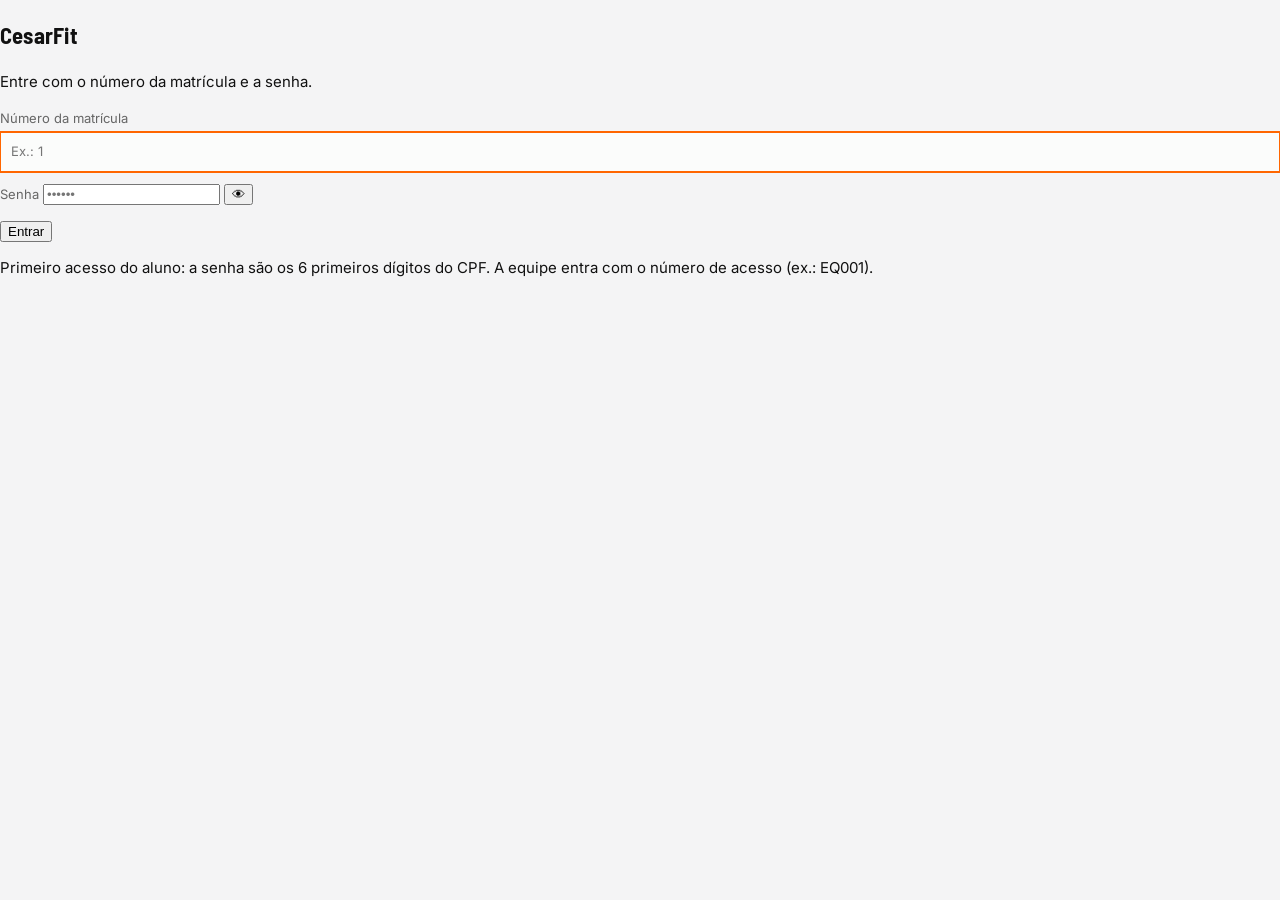
==== cesarfit/src/main/resources/static/index.html @ 4082145d "Amplia regras de negocio, eventos de dominio e documentacao - Regras ampliadas nas 16 funcionalidade" ====
<!DOCTYPE html>
<html lang="pt-BR">
<head>
<meta charset="UTF-8">
<meta name="viewport" content="width=device-width, initial-scale=1">
<title>CesarFit</title>
<link rel="icon" href="data:image/svg+xml,<svg xmlns='http://www.w3.org/2000/svg' viewBox='0 0 100 100'><text y='.9em' font-size='90'>🏋️</text></svg>">
<link rel="preconnect" href="https://fonts.googleapis.com">
<link rel="preconnect" href="https://fonts.gstatic.com" crossorigin>
<link href="https://fonts.googleapis.com/css2?family=Barlow+Semi+Condensed:wght@500;600;700&family=Inter:wght@400;500;600&display=swap" rel="stylesheet">
<link rel="stylesheet" href="estilo.css?v=6">
<link rel="stylesheet" href="acesso.css?v=6">
</head>
<body>

<!-- Fundo animado (liquid glass) usado no login e na area do aluno -->
<div class="fundo-vivo" aria-hidden="true">
  <span class="bolha b1"></span><span class="bolha b2"></span><span class="bolha b3"></span><span class="bolha b4"></span>
</div>

<!-- LOGIN -->
<section id="tela-login" class="tela-login oculto">
  <form id="form-login" class="vidro cartao-login" novalidate>
    <div class="marca-login">
      <span class="marca-peso"></span>
      <h1>CesarFit</h1>
    </div>
    <p class="subtitulo-login">Entre com o número da matrícula e a senha.</p>
    <label class="campo-vidro">Número da matrícula
      <input id="login-numero" name="numero" type="text" inputmode="text" autocomplete="username" required placeholder="Ex.: 1">
    </label>
    <label class="campo-vidro">Senha
      <span class="senha-com-olho">
        <input id="login-senha" name="senha" type="password" autocomplete="current-password" required placeholder="••••••">
        <button type="button" class="olho" id="btn-ver-senha" aria-label="Mostrar senha">👁</button>
      </span>
    </label>
    <p id="erro-login" class="erro-login" role="alert"></p>
    <button type="submit" class="botao-vidro primario-vidro" id="btn-entrar"><span>Entrar</span></button>
    <p class="dica-login">Primeiro acesso do aluno: a senha são os 6 primeiros dígitos do CPF. A equipe entra com o número de acesso (ex.: EQ001).</p>
  </form>
</section>

<!-- AREA DO ALUNO -->
<div id="visao-aluno" class="visao-aluno oculto">
  <header class="vidro barra-aluno">
    <div class="marca-login pequena"><span class="marca-peso"></span><h1>CesarFit</h1></div>
    <div class="saudacao"><span id="saudacao-aluno">Olá!</span>
      <button class="botao-vidro fantasma" id="btn-sair-aluno">Sair</button>
    </div>
  </header>

  <main class="grade-aluno">
    <section class="cartao-avisos" id="cartao-avisos" aria-label="Avisos"></section>
    <section class="vidro cartao-fogo" id="cartao-fogo" aria-label="Frequência"></section>
    <section class="vidro cartao-perfil" id="cartao-perfil" aria-label="Meus dados"></section>
    <section class="vidro cartao-treino" id="cartao-treino" aria-label="Treino da semana"></section>
    <section class="vidro cartao-pos" id="cartao-pos" aria-label="Pós-treino"></section>
    <section class="vidro cartao-pedidos" id="cartao-pedidos" aria-label="Minhas solicitações"></section>
    <section class="vidro cartao-financeiro" id="cartao-financeiro" aria-label="Financeiro"></section>
  </main>
</div>

<dialog id="janela-senha" class="janela-vidro">
  <form id="form-senha" class="vidro janela-senha-corpo" novalidate>
    <h2>Trocar senha</h2>
    <label class="campo-vidro">Senha atual<input type="password" name="senhaAtual" required autocomplete="current-password"></label>
    <label class="campo-vidro">Nova senha (mín. 8 caracteres, com letras e números)<input type="password" name="novaSenha" required minlength="8" autocomplete="new-password"></label>
    <label class="campo-vidro">Repita a nova senha<input type="password" name="confirmacao" required minlength="8" autocomplete="new-password"></label>
    <div class="acoes-janela">
      <button type="button" class="botao-vidro fantasma" id="btn-fechar-senha">Cancelar</button>
      <button type="submit" class="botao-vidro primario-vidro">Salvar senha</button>
    </div>
  </form>
</dialog>

<dialog id="janela-aluno" class="janela-vidro">
  <div class="vidro janela-senha-corpo" id="conteudo-janela-aluno"></div>
</dialog>

<!-- VISAO DA EQUIPE -->
<div id="visao-equipe" class="visao-equipe oculto">

<header class="barra">
  <div class="marca">
    <span class="marca-peso"></span>
    <h1>CesarFit</h1>
    <p>Recepção e sala de treino</p>
  </div>
  <nav class="abas" id="abas">
    <button class="aba ativa" data-alvo="painel">Painel</button>
    <button class="aba" data-alvo="alunos">Alunos e matrículas</button>
    <button class="aba" data-alvo="treinos">Treinos</button>
    <button class="aba" data-alvo="exercicios">Exercícios</button>
    <button class="aba" data-alvo="solicitacoes">Solicitações <span class="bolinha oculto" id="bolinha-solicitacoes"></span></button>
    <button class="aba" data-alvo="equipamentos">Equipamentos</button>
    <button class="aba" data-alvo="eventos">Eventos</button>
    <button class="aba sair-equipe" id="btn-sair-equipe" type="button">Sair</button>
  </nav>
</header>

<main>

  <!-- PAINEL (Integrante 6) -->
  <section id="painel" class="secao largura-total ativa">
    <div>
      <div class="indicadores" id="indicadores"></div>
      <div class="coluna-dado">
        <h2>Últimas matrículas</h2>
        <div id="ultimas-matriculas"></div>
      </div>
    </div>
  </section>

  <!-- ALUNOS (Integrantes 1 e 2) -->
  <section id="alunos" class="secao">
    <div class="coluna-acao">
      <h2 id="titulo-form-aluno">Cadastrar aluno</h2>
      <p id="aviso-edicao-aluno" class="modo-edicao oculto"></p>
      <form id="form-aluno" novalidate>
        <label>Nome*<input name="nome" type="text" required minlength="3" placeholder="Ana Lima"></label>
        <label>CPF*<input name="cpf" type="text" required placeholder="111.222.333-44" maxlength="14"></label>
        <label>Telefone*<input name="telefone" type="tel" required placeholder="(81) 98888-7777" maxlength="15"></label>
        <label>E-mail*<input name="email" type="email" required placeholder="ana@email.com"></label>
        <label>Data de nascimento*<input name="dataDeNascimento" type="date" required></label>
        <label>Objetivo (usado na ficha de treino)
          <select name="objetivo">
            <option value="HIPERTROFIA">Hipertrofia</option>
            <option value="EMAGRECIMENTO">Emagrecimento</option>
            <option value="CONDICIONAMENTO">Condicionamento</option>
          </select>
        </label>
        <fieldset id="campos-responsavel" class="oculto" style="border:0;padding:0;margin:0;display:grid;gap:10px">
          <p class="dica">Aluno menor de 18 anos: informe o responsável legal.</p>
          <label>Nome do responsável*<input name="responsavelNome" type="text" maxlength="120"></label>
          <label>CPF do responsável*<input name="responsavelCpf" type="text" maxlength="14" placeholder="111.222.333-44"></label>
        </fieldset>
        <button type="submit" class="primario" id="btn-salvar-aluno">Cadastrar aluno</button>
        <button type="button" class="secundario oculto" id="btn-cancelar-aluno">Cancelar edição</button>
      </form>
    </div>
    <div class="coluna-dado">
      <div class="cabecalho-dado"><h2>Alunos cadastrados</h2><span class="contador" id="contador-alunos"></span></div>
      <div class="filtros">
        <input type="search" id="busca-aluno" placeholder="Pesquisar por nome, CPF, telefone ou e-mail">
      </div>
      <div id="tabela-alunos"></div>
    </div>
  </section>

  <!-- MATRICULAS (Integrantes 3, 4 e 5) -->
  <section id="matriculas" class="secao">
    <div class="coluna-acao">
      <h2 id="titulo-form-matricula">Nova matrícula</h2>
      <p id="aviso-edicao-matricula" class="modo-edicao oculto"></p>
      <form id="form-matricula" novalidate>
        <label>Aluno*<select id="aluno-matricula" class="seletor-aluno"></select></label>
        <p class="dica">Plano*</p>
        <div id="lista-planos" class="planos"></div>
        <div class="valor-calculado"><span>Valor do plano</span><strong id="valor-calculado">—</strong></div>
        <label>Data de início*<input type="date" id="inicio-matricula"></label>
        <label id="campo-status" class="oculto">Situação*
          <select id="status-matricula">
            <option value="ATIVA">Ativa</option>
            <option value="VENCIDA">Vencida</option>
            <option value="CANCELADA" disabled>Cancelada (use o botão Cancelar)</option>
          </select>
        </label>
        <button type="submit" class="primario" id="btn-salvar-matricula">Matricular</button>
        <button type="button" class="secundario oculto" id="btn-cancelar-matricula">Cancelar edição</button>
      </form>
      <div class="bloco-extra">
        <h3>Avisos de vencimento</h3>
        <p class="dica">Todo dia às 8h o sistema percorre a régua de avisos: lembrete (7 dias antes), vence em breve (3 a 1 dia), vence hoje, vencida e último aviso. Cada etapa é enviada uma única vez.</p>
        <button type="button" class="secundario" id="btn-verificar-vencimentos">Verificar agora</button>
        <div id="lista-avisos"></div>
      </div>
    </div>
    <div class="coluna-dado">
      <div class="cabecalho-dado"><h2>Matrículas</h2><span class="contador" id="contador-matriculas"></span></div>
      <div class="filtros">
        <input type="search" id="busca-matricula" placeholder="Pesquisar por nome do aluno, CPF ou nº da matrícula">
        <select id="filtro-plano">
          <option value="">Todos os planos</option>
          <option value="MENSAL">Plano Mensal</option>
          <option value="ANUAL">Plano Anual</option>
        </select>
        <select id="filtro-status">
          <option value="">Todas as situações</option>
          <option value="ATIVA">Ativa</option>
          <option value="VENCIDA">Vencida</option>
          <option value="CANCELADA">Cancelada</option>
        </select>
      </div>
      <div id="tabela-matriculas"></div>
    </div>
  </section>

  <!-- TREINOS -->
  <section id="treinos" class="secao">
    <div class="coluna-acao">
      <h2>Prescrever treino</h2>
      <label>Aluno<select id="aluno-treino" class="seletor-aluno"></select></label>
      <p class="dica">A ficha é montada conforme o objetivo do aluno e exige matrícula ativa.</p>
      <button id="btn-gerar-ficha" class="primario">Gerar ficha</button>
    </div>
    <div class="coluna-dado">
      <h2>Ficha em execução</h2>
      <div id="ficha"></div>
      <div class="bloco-extra">
        <h3>Feedbacks pós-treino</h3>
        <div id="feedbacks-aluno"><p class="vazio">Selecione um aluno.</p></div>
      </div>
    </div>
  </section>

  <!-- EXERCICIOS (catalogo) -->
  <section id="exercicios" class="secao">
    <div class="coluna-acao">
      <h2 id="titulo-form-exercicio">Novo exercício</h2>
      <p id="aviso-edicao-exercicio" class="modo-edicao oculto"></p>
      <form id="form-exercicio" novalidate>
        <label>Nome*<input name="nome" type="text" required minlength="3" maxlength="60" placeholder="Supino reto"></label>
        <label>Grupo muscular*
          <select name="grupoMuscular">
            <option value="PEITO">Peito</option><option value="COSTAS">Costas</option>
            <option value="PERNAS">Pernas</option><option value="OMBROS">Ombros</option>
            <option value="BRACOS">Braços</option><option value="CORE">Core</option>
            <option value="CARDIO">Cardio</option>
          </select>
        </label>
        <label>Equipamento (vazio = peso corporal)<input name="equipamento" type="text" maxlength="60" placeholder="Barra e banco"></label>
        <button type="submit" class="primario" id="btn-salvar-exercicio">Incluir no catálogo</button>
        <button type="button" class="secundario oculto" id="btn-cancelar-exercicio">Cancelar edição</button>
      </form>
      <p class="dica">Só exercícios ativos entram nas fichas geradas e nas substituições. Exercício já usado em fichas não muda de nome nem de grupo e não pode ser excluído: desative-o.</p>
    </div>
    <div class="coluna-dado">
      <div class="cabecalho-dado"><h2>Catálogo</h2><span class="contador" id="contador-exercicios"></span></div>
      <div class="filtros">
        <input type="search" id="busca-exercicio" placeholder="Pesquisar exercício ou equipamento">
        <select id="filtro-grupo">
          <option value="">Todos os grupos</option>
          <option value="PEITO">Peito</option><option value="COSTAS">Costas</option>
          <option value="PERNAS">Pernas</option><option value="OMBROS">Ombros</option>
          <option value="BRACOS">Braços</option><option value="CORE">Core</option>
          <option value="CARDIO">Cardio</option>
        </select>
      </div>
      <div id="tabela-exercicios"></div>
    </div>
  </section>

  <!-- SOLICITACOES DOS ALUNOS -->
  <section id="solicitacoes" class="secao largura-total">
    <div>
      <div class="indicadores" id="indicadores-solicitacoes"></div>
      <div class="grade-solicitacoes">
        <div class="coluna-dado"><div class="cabecalho-dado"><h2>Avaliações físicas</h2></div><div id="tabela-avaliacoes"></div></div>
        <div class="coluna-dado"><div class="cabecalho-dado"><h2>Atendimentos do instrutor</h2></div><div id="tabela-atendimentos"></div></div>
        <div class="coluna-dado"><div class="cabecalho-dado"><h2>Substituições de exercício</h2></div><div id="tabela-substituicoes"></div></div>
        <div class="coluna-dado"><div class="cabecalho-dado"><h2>Contestações de cobrança</h2></div><div id="tabela-contestacoes"></div></div>
      </div>
    </div>
  </section>

  <!-- EQUIPAMENTOS -->
  <section id="equipamentos" class="secao">
    <div class="coluna-acao">
      <h2>Registrar problema</h2>
      <form id="form-ocorrencia" novalidate>
        <label>Equipamento*<input name="equipamento" type="text" required maxlength="80" placeholder="Esteira 3"></label>
        <label>Descrição do problema*<textarea name="descricao" rows="4" maxlength="500" placeholder="Descreva o defeito (mín. 10 caracteres)"></textarea></label>
        <label>Severidade*<select name="severidade">
          <option value="BAIXA">Baixa · prazo 72h</option>
          <option value="MEDIA" selected>Média · prazo 48h</option>
          <option value="ALTA">Alta · prazo 24h · interdita o equipamento</option>
          <option value="CRITICA">Crítica · prazo 4h · interdita o equipamento</option>
        </select></label>
        <button type="submit" class="primario">Registrar ocorrência</button>
      </form>
      <p class="dica">Fluxo: Aberta → Em andamento ⇄ Aguardando peça (SLA pausado) → Resolvida → reabertura em até 7 dias.
        Alta e Crítica interditam o equipamento (trocas de exercício que usam ele são aprovadas automaticamente).
        Com 2 ocorrências resolvidas em 30 dias, a próxima nasce reincidente e com severidade elevada.
        Não é permitido abrir outra ocorrência para um equipamento que ainda tem problema pendente.</p>
    </div>
    <div class="coluna-dado">
      <div class="cabecalho-dado"><h2>Ocorrências</h2><span class="contador" id="contador-ocorrencias"></span></div>
      <div class="filtros">
        <select id="filtro-ocorrencia">
          <option value="">Todas</option>
          <option value="ABERTA">Abertas</option>
          <option value="EM_ANDAMENTO">Em andamento</option>
          <option value="AGUARDANDO_PECA">Aguardando peça</option>
          <option value="RESOLVIDA">Resolvidas</option>
        </select>
      </div>
      <div id="tabela-ocorrencias"></div>
    </div>
  </section>

  <!-- EVENTOS -->
  <section id="eventos" class="secao">
    <div class="coluna-acao">
      <h2>Trilha de eventos</h2>
      <p class="dica">Cada ação do domínio publica um evento. Os observadores registram aqui e notificam o aluno por e-mail (veja o log do servidor).</p>
      <button id="btn-eventos" class="secundario">Atualizar</button>
    </div>
    <div class="coluna-dado">
      <div id="lista-eventos"></div>
    </div>
  </section>

</main>
</div>

<dialog id="janela"><div class="janela" id="conteudo-janela"></div></dialog>
<div id="aviso" class="aviso" role="status"></div>
<script src="app.js?v=6"></script>
<script src="acesso.js?v=6"></script>
<script src="equipe-extra.js?v=6"></script>
<script src="aluno-extra.js?v=6"></script>
</body>
</html>
---- cesarfit/src/main/resources/static/estilo.css ----
:root {
  --base: #f4f4f5;
  --painel: #ffffff;
  --tinta: #111111;
  --tinta-fraca: #666666;
  --linha: #e4e4e7;
  --laranja: #ff6600;
  --laranja-escuro: #cc5200;
  --ambar: #b8770a;
  --verde: #1b8a4b;
  --vermelho: #b3261e;
}

* { box-sizing: border-box; }

body {
  margin: 0;
  background: var(--base);
  color: var(--tinta);
  font-family: Inter, "Segoe UI", system-ui, sans-serif;
  font-size: 15px;
  line-height: 1.5;
}

h1, h2, h3, .indicador strong, .aba {
  font-family: "Barlow Semi Condensed", "Arial Narrow", Inter, sans-serif;
  letter-spacing: .01em;
}

/* cabecalho */
.barra {
  background: var(--tinta);
  color: #eef3f0;
  padding: 18px 28px 0;
}

.marca { display: flex; align-items: baseline; gap: 12px; }
.marca h1 { margin: 0; font-size: 30px; font-weight: 700; }
.marca p { margin: 0; color: #8fa49b; font-size: 14px; }

.marca-peso {
  width: 30px; height: 12px; border-radius: 2px;
  background: linear-gradient(90deg, var(--laranja) 0 6px, #eef3f0 6px 24px, var(--laranja) 24px 30px);
  align-self: center;
}

.abas { display: flex; gap: 4px; margin-top: 16px; flex-wrap: wrap; }

.aba {
  background: none; border: 0; color: #93a8a0; cursor: pointer;
  font-size: 17px; font-weight: 600; padding: 10px 16px;
  border-bottom: 3px solid transparent;
}
.aba:hover { color: #eef3f0; }
.aba.ativa { color: #fff; border-bottom-color: var(--laranja); }
.aba:focus-visible { outline: 2px solid var(--laranja); outline-offset: -2px; }

/* layout */
main { padding: 26px; max-width: 1180px; margin: 0 auto; }

.secao { display: none; gap: 26px; grid-template-columns: 340px 1fr; align-items: start; }
.secao.ativa { display: grid; }

.coluna-acao, .coluna-dado {
  background: var(--painel);
  border: 1px solid var(--linha);
  padding: 20px;
}
.coluna-acao { border-top: 3px solid var(--laranja); }

h2 { margin: 0 0 16px; font-size: 20px; font-weight: 600; }

label { display: block; margin-bottom: 12px; font-size: 13px; color: var(--tinta-fraca); }

input[type=text], input[type=email], input[type=date], input[type=tel], input[type=search], input[type=number], input:not([type]), select {
  width: 100%; margin-top: 4px; padding: 9px 10px;
  border: 1px solid var(--linha); background: #fbfcfb;
  font: inherit; color: var(--tinta);
}
input:focus, select:focus { outline: 2px solid var(--laranja); outline-offset: -1px; }

.marcador { display: flex; align-items: center; gap: 8px; color: var(--tinta); font-size: 14px; }
.marcador input { width: auto; margin: 0; }

.dica { font-size: 13px; color: var(--tinta-fraca); margin: 0 0 14px; }

button.primario, button.secundario {
  width: 100%; padding: 11px; font: inherit; font-weight: 600; cursor: pointer;
  border: 1px solid var(--laranja); margin-top: 6px;
}
button.primario { background: var(--laranja); color: #fff; }
button.primario:hover { background: var(--laranja-escuro); }
button.secundario { background: transparent; color: var(--laranja); }
button.secundario:hover { background: #e6f0ee; }

/* planos */
.planos { display: grid; gap: 8px; margin-bottom: 14px; }

.plano {
  display: flex; align-items: baseline; gap: 10px;
  border: 1px solid var(--linha); padding: 10px 12px; cursor: pointer;
}
.plano[data-escolhido="true"] { border-color: var(--laranja); background: #eef6f4; }
.plano input { width: auto; margin: 0; }
.plano .nome { font-weight: 600; }
.plano .valor { margin-left: auto; font-variant-numeric: tabular-nums; }
.plano .modalidade { font-size: 12px; color: var(--tinta-fraca); }


/* tabelas e listas */
table { width: 100%; border-collapse: collapse; font-size: 14px; }
th { text-align: left; font-weight: 600; color: var(--tinta-fraca); border-bottom: 1px solid var(--linha); padding: 8px 6px; }
td { padding: 9px 6px; border-bottom: 1px solid #eef1ef; }

.vazio { color: var(--tinta-fraca); font-size: 14px; padding: 8px 0; }

.cartao { border: 1px solid var(--linha); padding: 14px; margin-bottom: 12px; }
.cartao h3 { margin: 0 0 4px; font-size: 18px; }
.cartao .linha-dado { display: flex; justify-content: space-between; font-size: 14px; padding: 3px 0; }
.cartao .acoes { display: flex; gap: 8px; margin-top: 12px; flex-wrap: wrap; align-items: center; }
.cartao .acoes input, .cartao .acoes select { width: auto; flex: 1 1 110px; margin: 0; }
.cartao .acoes button { width: auto; margin: 0; padding: 8px 12px; }

.etiqueta { font-size: 12px; font-weight: 600; padding: 2px 8px; border: 1px solid; }
.etiqueta.ATIVA { color: var(--verde); border-color: var(--verde); }
.etiqueta.VENCIDA { color: var(--ambar); border-color: var(--ambar); }
.etiqueta.CANCELADA { color: var(--vermelho); border-color: var(--vermelho); }

/* ficha */
.item { display: flex; align-items: center; gap: 12px; border-bottom: 1px solid #eef1ef; padding: 10px 4px; }
.item .carga { color: var(--tinta-fraca); font-size: 13px; margin-left: auto; font-variant-numeric: tabular-nums; }
.item.feito .exercicio { text-decoration: line-through; color: var(--tinta-fraca); }
.item.proximo { background: #eef6f4; border-left: 3px solid var(--laranja); padding-left: 10px; }
.item button { width: auto; margin: 0; padding: 6px 10px; font-size: 13px; }
.item .grupo { font-size: 12px; color: var(--tinta-fraca); }

/* aviso */
.aviso {
  position: fixed; left: 50%; bottom: 24px; transform: translateX(-50%) translateY(20px);
  background: var(--tinta); color: #fff; padding: 12px 20px; font-size: 14px;
  opacity: 0; pointer-events: none; transition: opacity .2s, transform .2s; max-width: 90vw;
}
.aviso.visivel { opacity: 1; transform: translateX(-50%) translateY(0); }
.aviso.erro { background: var(--vermelho); }

/* dashboard */
.secao.largura-total.ativa { grid-template-columns: 1fr; }
.indicadores { display: grid; grid-template-columns: repeat(auto-fit, minmax(170px, 1fr)); gap: 14px; margin-bottom: 20px; }
.indicador { background: var(--painel); border: 1px solid var(--linha); border-top: 3px solid var(--laranja); padding: 16px; }
.indicador span { display: block; font-size: 13px; color: var(--tinta-fraca); }
.indicador strong { display: block; font-size: 34px; line-height: 1.1; font-variant-numeric: tabular-nums; }
.indicador.verde { border-top-color: var(--verde); }
.indicador.ambar { border-top-color: var(--ambar); }
.indicador.vermelho { border-top-color: var(--vermelho); }

/* busca, filtros e acoes em tabela */
.filtros { display: flex; gap: 8px; flex-wrap: wrap; margin-bottom: 14px; }
.filtros input, .filtros select { flex: 1 1 160px; width: auto; margin: 0; }
.cabecalho-dado { display: flex; justify-content: space-between; align-items: baseline; gap: 10px; }
.contador { font-size: 13px; color: var(--tinta-fraca); }
td.acoes-tabela { white-space: nowrap; text-align: right; }
.btn-mini {
  font: inherit; font-size: 12px; font-weight: 600; padding: 5px 9px; margin-left: 4px;
  background: transparent; border: 1px solid var(--linha); color: var(--tinta); cursor: pointer;
}
.btn-mini:hover { border-color: var(--laranja); color: var(--laranja); }
.btn-mini.perigo { color: var(--vermelho); }
.btn-mini.perigo:hover { border-color: var(--vermelho); background: #fdecea; color: var(--vermelho); }
tr.em-edicao td { background: #fff4ec; }

/* planos e situacao */
.etiqueta.SEMANAL { color: #1f5fbf; border-color: #1f5fbf; }
.etiqueta.MENSAL { color: var(--laranja-escuro); border-color: var(--laranja-escuro); }
.valor-calculado {
  display: flex; justify-content: space-between; align-items: baseline;
  background: #fff4ec; border: 1px solid #ffd2b3; padding: 10px 12px; margin: 0 0 14px;
}
.valor-calculado span { font-size: 13px; color: var(--tinta-fraca); }
.valor-calculado strong { font-size: 22px; font-variant-numeric: tabular-nums; }
.modo-edicao { font-size: 12px; color: var(--laranja-escuro); font-weight: 600; margin: -8px 0 12px; }
.oculto { display: none !important; }

/* janela de detalhe / pagamento */
dialog { border: 1px solid var(--linha); padding: 0; max-width: 560px; width: 92vw; }
dialog::backdrop { background: rgba(0, 0, 0, .45); }
.janela { padding: 20px; }
.janela h2 { display: flex; justify-content: space-between; align-items: center; }
.janela .fechar { font: inherit; background: none; border: 0; font-size: 22px; cursor: pointer; color: var(--tinta-fraca); }

@media (max-width: 860px) {
  .secao.ativa { grid-template-columns: 1fr; }
  main { padding: 16px; }
}

@media (prefers-reduced-motion: reduce) {
  * { transition: none !important; }
}
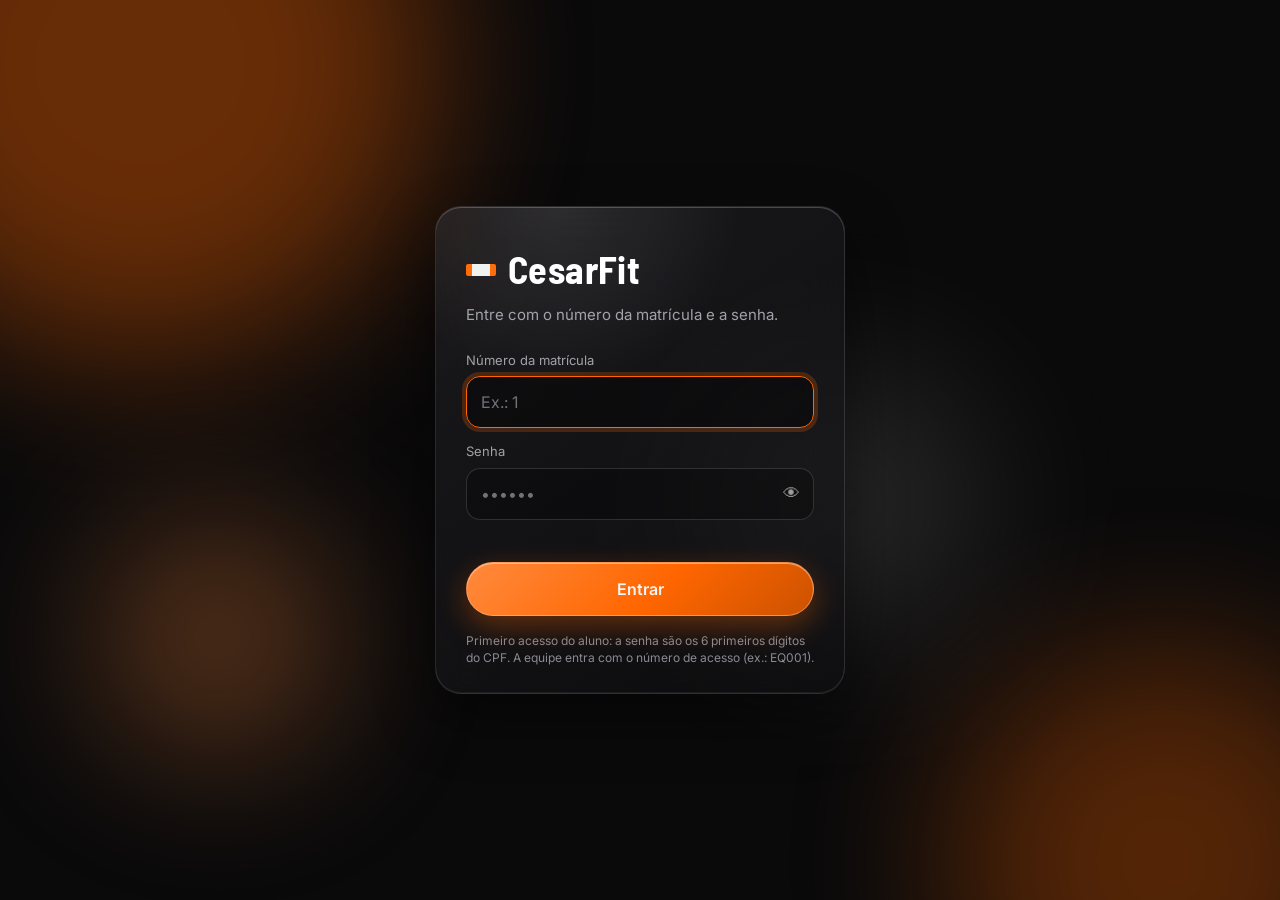
==== commit e8b7c5d8: "Padroniza telas, datas e categorias de eventos" ====
--- a/cesarfit/src/main/resources/static/index.html
+++ b/cesarfit/src/main/resources/static/index.html
@@ -8,8 +8,8 @@
 <link rel="preconnect" href="https://fonts.googleapis.com">
 <link rel="preconnect" href="https://fonts.gstatic.com" crossorigin>
 <link href="https://fonts.googleapis.com/css2?family=Barlow+Semi+Condensed:wght@500;600;700&family=Inter:wght@400;500;600&display=swap" rel="stylesheet">
-<link rel="stylesheet" href="estilo.css?v=6">
-<link rel="stylesheet" href="acesso.css?v=6">
+<link rel="stylesheet" href="estilo.css?v=7">
+<link rel="stylesheet" href="acesso.css?v=7">
 </head>
 <body>
 
@@ -316,9 +316,9 @@
 
 <dialog id="janela"><div class="janela" id="conteudo-janela"></div></dialog>
 <div id="aviso" class="aviso" role="status"></div>
-<script src="app.js?v=6"></script>
-<script src="acesso.js?v=6"></script>
-<script src="equipe-extra.js?v=6"></script>
-<script src="aluno-extra.js?v=6"></script>
+<script src="app.js?v=7"></script>
+<script src="acesso.js?v=7"></script>
+<script src="equipe-extra.js?v=7"></script>
+<script src="aluno-extra.js?v=7"></script>
 </body>
 </html>
--- a/cesarfit/src/main/resources/static/estilo.css
+++ b/cesarfit/src/main/resources/static/estilo.css
@@ -166,7 +166,22 @@
 .btn-mini:hover { border-color: var(--laranja); color: var(--laranja); }
 .btn-mini.perigo { color: var(--vermelho); }
 .btn-mini.perigo:hover { border-color: var(--vermelho); background: #fdecea; color: var(--vermelho); }
+.btn-mini.editar { color: var(--laranja); border-color: var(--laranja); }
+.btn-mini.editar:hover { background: #fff4ec; }
+.btn-mini.perigo { border-color: var(--vermelho); }
+.btn-mini.alerta { color: var(--ambar); border-color: var(--ambar); }
+.btn-mini.alerta:hover { background: #fff6e0; color: var(--ambar); border-color: var(--ambar); }
+/* espaco reservado: mantem os botoes na mesma posicao em todas as linhas */
+.btn-mini.espaco { visibility: hidden; }
+.acoes-fixas .btn-mini { min-width: 78px; text-align: center; }
+/* tabela de matriculas: dados em uma linha so; botoes em grade de 4 colunas */
+#tabela-matriculas td:not(.acoes-tabela) { white-space: nowrap; }
+#tabela-matriculas td.acoes-tabela { white-space: normal; }
+.acoes-grade { display: grid; grid-template-columns: repeat(4, auto); gap: 4px; justify-content: end; }
+.acoes-grade .btn-mini { margin: 0; text-align: center; }
+.indicador strong.valor-dinheiro { font-size: 26px; white-space: nowrap; }
 tr.em-edicao td { background: #fff4ec; }
+td.sem-quebra { white-space: nowrap; }
 
 /* planos e situacao */
 .etiqueta.SEMANAL { color: #1f5fbf; border-color: #1f5fbf; }
--- a/cesarfit/src/main/resources/static/acesso.css
+++ b/cesarfit/src/main/resources/static/acesso.css
@@ -0,0 +1,530 @@
+/* =========================================================
+   Login e area do aluno — "liquid glass" sobre a paleta CesarFit
+   (tinta #111, laranja #ff6600, cinza base #f4f4f5)
+   ========================================================= */
+
+:root {
+  --vidro: rgba(14, 14, 16, .62);
+  --vidro-forte: rgba(34, 34, 38, .66);
+  --vidro-borda: rgba(255, 255, 255, .11);
+  --vidro-brilho: rgba(255, 255, 255, .22);
+  --texto-claro: #f4f4f5;
+  --texto-suave: #a1a1aa;
+  --mola: cubic-bezier(.34, 1.56, .64, 1);
+}
+
+.visao-equipe { min-height: 100vh; position: relative; z-index: 1; }
+
+body.modo-vidro {
+  background: #0a0a0b; color-scheme: dark;
+  color: var(--texto-claro);
+  min-height: 100vh;
+  overflow-x: hidden;
+}
+
+/* ---------- fundo vivo ---------- */
+.fundo-vivo { display: none; position: fixed; inset: 0; z-index: 0; overflow: hidden; pointer-events: none; }
+body.modo-vidro .fundo-vivo { display: block; }
+
+.bolha {
+  position: absolute; border-radius: 50%; filter: blur(80px); opacity: .38;
+  animation: flutuar 22s ease-in-out infinite alternate;
+}
+.b1 { width: 46vmax; height: 46vmax; background: var(--laranja); top: -18vmax; left: -12vmax; }
+.b2 { width: 34vmax; height: 34vmax; background: var(--laranja-escuro); bottom: -14vmax; right: -8vmax; animation-duration: 26s; }
+.b3 { width: 22vmax; height: 22vmax; background: #f4f4f5; opacity: .12; top: 40%; left: 55%; animation-duration: 30s; }
+.b4 { width: 18vmax; height: 18vmax; background: #ff8a3d; opacity: .35; top: 58%; left: 8%; animation-duration: 19s; }
+
+@keyframes flutuar {
+  0%   { transform: translate(0, 0) scale(1); }
+  50%  { transform: translate(6vmax, 4vmax) scale(1.12); }
+  100% { transform: translate(-4vmax, 7vmax) scale(.94); }
+}
+
+/* ---------- vidro liquido ---------- */
+.vidro {
+  position: relative; z-index: 1;
+  background: linear-gradient(145deg, var(--vidro-forte), var(--vidro));
+  border: 1px solid var(--vidro-borda);
+  border-radius: 26px;
+  backdrop-filter: blur(24px) saturate(170%);
+  -webkit-backdrop-filter: blur(24px) saturate(170%);
+  box-shadow:
+    inset 0 1px 0 var(--vidro-brilho),
+    inset 0 -1px 0 rgba(255, 255, 255, .06),
+    0 24px 60px rgba(0, 0, 0, .45);
+  overflow: hidden;
+}
+/* reflexo que segue o ponteiro (--mx/--my vem do acesso.js) */
+.vidro::before {
+  content: ""; position: absolute; inset: 0; pointer-events: none; border-radius: inherit;
+  background: radial-gradient(420px circle at var(--mx, 30%) var(--my, 0%),
+              rgba(255, 255, 255, .09), transparent 45%);
+  transition: opacity .3s;
+}
+
+/* ---------- campos e botoes ---------- */
+.campo-vidro { display: block; margin-bottom: 14px; font-size: 13px; color: var(--texto-suave); }
+.campo-vidro input {
+  width: 100%; margin-top: 6px; padding: 13px 14px; font: inherit; font-size: 16px;
+  color: var(--texto-claro); background: rgba(0, 0, 0, .28);
+  border: 1px solid rgba(255, 255, 255, .14); border-radius: 14px;
+  transition: border-color .2s, box-shadow .25s, background .25s;
+}
+.campo-vidro input::placeholder { color: #71717a; }
+.campo-vidro input:focus {
+  outline: none; border-color: var(--laranja); background: rgba(0, 0, 0, .4);
+  box-shadow: 0 0 0 4px rgba(255, 102, 0, .22);
+}
+
+.senha-com-olho { position: relative; display: block; }
+.senha-com-olho input { padding-right: 46px; }
+.olho {
+  position: absolute; right: 8px; top: calc(50% + 3px); transform: translateY(-50%);
+  background: none; border: 0; cursor: pointer; font-size: 17px; opacity: .6; padding: 6px;
+}
+.olho:hover, .olho[aria-pressed="true"] { opacity: 1; }
+
+.botao-vidro {
+  position: relative; overflow: hidden; cursor: pointer; font: inherit; font-weight: 600;
+  padding: 12px 18px; border-radius: 999px; color: var(--texto-claro);
+  background: var(--vidro-forte); border: 1px solid var(--vidro-borda);
+  box-shadow: inset 0 1px 0 rgba(255, 255, 255, .3);
+  transition: transform .35s var(--mola), background .2s, box-shadow .2s, opacity .2s;
+}
+.botao-vidro:hover { transform: translateY(-2px); }
+.botao-vidro:active { transform: scale(.96); }
+.botao-vidro:focus-visible { outline: 2px solid var(--laranja); outline-offset: 3px; }
+.botao-vidro:disabled { opacity: .55; cursor: default; transform: none; }
+
+.primario-vidro {
+  width: 100%; font-size: 16px; padding: 14px; border-color: rgba(255, 180, 130, .6);
+  background: linear-gradient(135deg, #ff8a3d, var(--laranja) 55%, var(--laranja-escuro));
+  box-shadow: inset 0 1px 0 rgba(255, 255, 255, .45), 0 10px 30px rgba(255, 102, 0, .35);
+}
+.primario-vidro:hover { box-shadow: inset 0 1px 0 rgba(255, 255, 255, .5), 0 14px 38px rgba(255, 102, 0, .5); }
+.fantasma { background: transparent; padding: 8px 16px; font-size: 14px; }
+
+/* gota que se espalha no clique */
+.gota {
+  position: absolute; border-radius: 50%; pointer-events: none;
+  background: rgba(255, 255, 255, .45); transform: scale(0);
+  animation: espalhar .6s ease-out forwards;
+}
+@keyframes espalhar { to { transform: scale(4); opacity: 0; } }
+
+.carregando span { opacity: .0; }
+.carregando::after {
+  content: ""; position: absolute; inset: 0; margin: auto; width: 20px; height: 20px;
+  border-radius: 50%; border: 2px solid rgba(255, 255, 255, .4); border-top-color: #fff;
+  animation: girar .7s linear infinite;
+}
+@keyframes girar { to { transform: rotate(360deg); } }
+
+/* ---------- login ---------- */
+.tela-login {
+  position: relative; z-index: 1; min-height: 100vh;
+  display: grid; place-items: center; padding: 24px;
+}
+.cartao-login {
+  width: min(410px, 100%); padding: 34px 30px 26px;
+  animation: surgir .9s var(--mola) both;
+}
+@keyframes surgir {
+  from { opacity: 0; transform: translateY(30px) scale(.94); filter: blur(10px); }
+  to   { opacity: 1; transform: none; filter: none; }
+}
+.marca-login { display: flex; align-items: center; gap: 12px; }
+.marca-login h1 { margin: 0; font-size: 38px; font-weight: 700; color: #fff; }
+.marca-login.pequena h1 { font-size: 26px; }
+.subtitulo-login { color: var(--texto-suave); margin: 6px 0 24px; }
+.erro-login {
+  min-height: 20px; margin: 0 0 8px; font-size: 13px; color: #ff9b8f; font-weight: 500;
+}
+.dica-login { font-size: 12px; color: #8b8b93; margin: 16px 0 0; line-height: 1.45; }
+.tremer { animation: tremer .45s ease; }
+@keyframes tremer {
+  20%, 60% { transform: translateX(-8px); }
+  40%, 80% { transform: translateX(8px); }
+}
+
+/* ---------- area do aluno ---------- */
+.visao-aluno { position: relative; z-index: 1; padding: 18px; max-width: 1180px; margin: 0 auto; }
+
+.barra-aluno {
+  display: flex; justify-content: space-between; align-items: center; gap: 12px;
+  padding: 14px 22px; border-radius: 22px; margin-bottom: 18px;
+  animation: surgir .7s var(--mola) both;
+}
+.saudacao { display: flex; align-items: center; gap: 14px; color: var(--texto-suave); }
+.saudacao strong { color: #fff; }
+
+.grade-aluno {
+  display: grid; gap: 18px; padding: 0; max-width: none;
+  grid-template-columns: 1.25fr 1fr;
+  grid-template-areas: "avisos avisos" "fogo perfil" "treino treino" "pos pedidos" "financeiro financeiro";
+}
+.cartao-fogo { grid-area: fogo; padding: 26px; animation: surgir .8s .08s var(--mola) both; }
+.cartao-perfil { grid-area: perfil; padding: 26px; animation: surgir .8s .16s var(--mola) both; }
+.cartao-treino { grid-area: treino; padding: 26px; animation: surgir .8s .24s var(--mola) both; }
+
+.visao-aluno h2 { color: #fff; margin: 0 0 4px; font-size: 22px; }
+.legenda { color: var(--texto-suave); font-size: 14px; margin: 0 0 18px; }
+
+/* foguinho */
+.fogo-topo { display: flex; align-items: center; gap: 20px; margin-bottom: 22px; }
+.fogo-grande {
+  font-size: 76px; line-height: 1; display: inline-block; transform-origin: 50% 90%;
+  filter: drop-shadow(0 0 22px rgba(255, 102, 0, .75));
+  animation: chama 1.6s ease-in-out infinite;
+}
+.fogo-grande.apagado { filter: grayscale(1) brightness(.6); animation: none; opacity: .45; }
+@keyframes chama {
+  0%, 100% { transform: scale(1) rotate(-2deg); }
+  25% { transform: scale(1.06, .96) rotate(2deg); }
+  50% { transform: scale(.97, 1.05) rotate(-1deg); }
+  75% { transform: scale(1.04) rotate(1.5deg); }
+}
+.numero-sequencia {
+  font-family: "Barlow Semi Condensed", Inter, sans-serif;
+  font-size: 64px; font-weight: 700; line-height: .9; color: #fff; font-variant-numeric: tabular-nums;
+}
+.texto-sequencia { color: var(--texto-suave); font-size: 15px; }
+
+.semana { display: grid; grid-template-columns: repeat(7, 1fr); gap: 8px; margin-bottom: 20px; }
+.dia {
+  display: grid; justify-items: center; gap: 4px; padding: 10px 0 8px; border-radius: 16px;
+  background: rgba(0, 0, 0, .22); border: 1px solid rgba(255, 255, 255, .08);
+  font-size: 12px; color: var(--texto-suave);
+}
+.dia .chama { font-size: 24px; filter: grayscale(1); opacity: .28; }
+.dia.presente { border-color: rgba(255, 102, 0, .55); background: rgba(255, 102, 0, .14); color: #ffd2b3; }
+.dia.presente .chama { filter: none; opacity: 1; animation: acender .6s var(--mola) both; animation-delay: calc(var(--i) * 70ms); }
+.dia.hoje { outline: 2px solid rgba(255, 255, 255, .5); outline-offset: -2px; }
+.dia.hoje span:first-child { color: #fff; font-weight: 600; }
+@keyframes acender {
+  from { transform: scale(0) translateY(10px); opacity: 0; }
+  to   { transform: scale(1); opacity: 1; }
+}
+
+.numeros-fogo { display: grid; grid-template-columns: repeat(3, 1fr); gap: 10px; margin-bottom: 18px; }
+.numeros-fogo div { padding: 12px; border-radius: 16px; background: rgba(0, 0, 0, .22); }
+.numeros-fogo strong { display: block; font-family: "Barlow Semi Condensed", Inter, sans-serif; font-size: 26px; color: #fff; }
+.numeros-fogo span { font-size: 12px; color: var(--texto-suave); }
+
+.faisca {
+  position: fixed; z-index: 50; pointer-events: none; font-size: 20px;
+  animation: faiscar 1s ease-out forwards;
+}
+@keyframes faiscar {
+  to { transform: translate(var(--dx), var(--dy)) scale(.3) rotate(var(--rot)); opacity: 0; }
+}
+
+/* perfil */
+.avatar {
+  width: 58px; height: 58px; border-radius: 50%; display: grid; place-items: center;
+  font-family: "Barlow Semi Condensed", Inter, sans-serif; font-size: 24px; font-weight: 700; color: #fff;
+  background: linear-gradient(135deg, #ff8a3d, var(--laranja-escuro));
+  box-shadow: inset 0 1px 0 rgba(255, 255, 255, .5), 0 8px 24px rgba(255, 102, 0, .35);
+}
+.perfil-topo { display: flex; align-items: center; gap: 14px; margin-bottom: 18px; }
+.perfil-topo p { margin: 0; color: var(--texto-suave); font-size: 14px; }
+.dados { display: grid; gap: 2px; margin: 0 0 18px; }
+.dados div { display: flex; justify-content: space-between; gap: 12px; padding: 9px 0; border-bottom: 1px solid rgba(255, 255, 255, .08); font-size: 14px; }
+.dados dt { color: var(--texto-suave); }
+.dados dd { margin: 0; color: #fff; text-align: right; }
+.selo { font-size: 12px; font-weight: 600; padding: 3px 10px; border-radius: 999px; border: 1px solid; }
+.selo.ATIVA { color: #7ee2a8; border-color: rgba(126, 226, 168, .5); background: rgba(27, 138, 75, .18); }
+.selo.VENCIDA { color: #f5c46b; border-color: rgba(245, 196, 107, .5); background: rgba(184, 119, 10, .18); }
+.selo.CANCELADA { color: #ff9b8f; border-color: rgba(255, 155, 143, .5); background: rgba(179, 38, 30, .18); }
+
+/* treino */
+.treino-topo { display: flex; justify-content: space-between; align-items: flex-end; gap: 16px; flex-wrap: wrap; margin-bottom: 16px; }
+.progresso { flex: 1 1 220px; max-width: 320px; }
+.progresso-rotulo { display: flex; justify-content: space-between; font-size: 13px; color: var(--texto-suave); margin-bottom: 6px; }
+.trilho { height: 10px; border-radius: 999px; background: rgba(0, 0, 0, .35); overflow: hidden; }
+.trilho span {
+  display: block; height: 100%; border-radius: inherit; width: 0;
+  background: linear-gradient(90deg, #ff8a3d, var(--laranja));
+  box-shadow: 0 0 14px rgba(255, 102, 0, .6);
+  transition: width .9s var(--mola);
+}
+
+.exercicios { list-style: none; margin: 0; padding: 0; display: grid; gap: 10px; }
+.exercicio {
+  display: grid; grid-template-columns: 44px 1fr auto auto; align-items: center; gap: 14px;
+  padding: 14px 16px; border-radius: 18px;
+  background: rgba(0, 0, 0, .22); border: 1px solid rgba(255, 255, 255, .08);
+  animation: surgir .6s var(--mola) both; animation-delay: calc(var(--i) * 60ms);
+  transition: background .3s, border-color .3s;
+}
+.exercicio.proximo { border-color: rgba(255, 102, 0, .6); background: rgba(255, 102, 0, .1); }
+.exercicio .grupo-icone {
+  width: 44px; height: 44px; border-radius: 14px; display: grid; place-items: center; font-size: 20px;
+  background: rgba(255, 255, 255, .08);
+}
+.exercicio h3 { margin: 0; font-size: 18px; color: #fff; }
+.exercicio p { margin: 0; font-size: 13px; color: var(--texto-suave); }
+.carga-vidro { display: flex; gap: 8px; }
+.carga-vidro span {
+  font-size: 13px; padding: 6px 10px; border-radius: 12px; white-space: nowrap;
+  background: rgba(255, 255, 255, .07); color: #e4e4e7;
+}
+.carga-vidro b { color: #fff; font-size: 15px; }
+.exercicio .botao-vidro { padding: 8px 14px; font-size: 14px; }
+.exercicio.feito { opacity: .6; }
+.exercicio.feito h3 { text-decoration: line-through; text-decoration-color: var(--laranja); }
+.check { color: #7ee2a8; font-weight: 700; font-size: 14px; animation: acender .5s var(--mola) both; }
+
+.vazio-vidro { color: var(--texto-suave); padding: 18px; border-radius: 18px; background: rgba(0, 0, 0, .22); }
+
+/* janela de senha */
+dialog.janela-vidro { background: transparent; border: 0; padding: 0; max-width: 420px; width: 92vw; }
+dialog.janela-vidro::backdrop { background: rgba(0, 0, 0, .55); backdrop-filter: blur(4px); }
+.janela-senha-corpo { padding: 26px; background: rgba(30, 30, 30, .72); }
+.janela-senha-corpo h2 { color: #fff; margin: 0 0 16px; }
+.acoes-janela { display: flex; gap: 10px; justify-content: flex-end; margin-top: 8px; }
+.acoes-janela .primario-vidro { width: auto; padding: 10px 18px; font-size: 14px; }
+
+/* aviso no modo vidro */
+body.modo-vidro .aviso {
+  border-radius: 999px; background: rgba(20, 20, 20, .75); border: 1px solid var(--vidro-borda);
+  backdrop-filter: blur(16px); -webkit-backdrop-filter: blur(16px); z-index: 60;
+}
+body.modo-vidro .aviso.erro { background: rgba(179, 38, 30, .85); }
+
+/* botao sair da equipe */
+.aba.sair-equipe { margin-left: auto; }
+
+@media (max-width: 860px) {
+  .grade-aluno { grid-template-columns: 1fr; grid-template-areas: "avisos" "fogo" "perfil" "treino" "pos" "pedidos" "financeiro"; }
+  .financeiro-grade { grid-template-columns: 1fr; }
+  .exercicio { grid-template-columns: 40px 1fr; }
+  .carga-vidro, .exercicio .acao-item { grid-column: 2; }
+  .numero-sequencia { font-size: 52px; }
+  .fogo-grande { font-size: 60px; }
+}
+
+@media (prefers-reduced-motion: reduce) {
+  .bolha, .fogo-grande, .cartao-login, .barra-aluno, .cartao-fogo, .cartao-perfil,
+  .cartao-treino, .exercicio, .dia .chama, .faisca { animation: none !important; }
+}
+
+/* =========================================================
+   Visao da equipe no mesmo liquid glass da area do aluno
+   ========================================================= */
+.visao-equipe .barra {
+  margin: 18px 18px 0; border-radius: 22px; padding: 16px 24px 0;
+  background: linear-gradient(145deg, var(--vidro-forte), var(--vidro));
+  border: 1px solid var(--vidro-borda);
+  backdrop-filter: blur(24px) saturate(160%); -webkit-backdrop-filter: blur(24px) saturate(160%);
+  box-shadow: inset 0 1px 0 var(--vidro-brilho), 0 20px 50px rgba(0, 0, 0, .5);
+  animation: surgir .7s var(--mola) both;
+}
+.visao-equipe .marca h1 { color: #fff; }
+.visao-equipe .marca p { color: var(--texto-suave); }
+.visao-equipe .aba { color: var(--texto-suave); border-radius: 12px 12px 0 0; transition: color .2s, background .2s; }
+.visao-equipe .aba:hover { color: #fff; background: rgba(255, 255, 255, .05); }
+.visao-equipe .aba.ativa { color: #fff; }
+
+.visao-equipe .secao.ativa { animation: surgir .6s var(--mola) both; }
+.visao-equipe .coluna-acao, .visao-equipe .coluna-dado, .visao-equipe .indicador {
+  background: linear-gradient(145deg, var(--vidro-forte), var(--vidro));
+  border: 1px solid var(--vidro-borda); border-radius: 24px; color: var(--texto-claro);
+  backdrop-filter: blur(24px) saturate(160%); -webkit-backdrop-filter: blur(24px) saturate(160%);
+  box-shadow: inset 0 1px 0 var(--vidro-brilho), 0 20px 50px rgba(0, 0, 0, .45);
+}
+.visao-equipe .coluna-acao { border-top: 2px solid var(--laranja); }
+.visao-equipe .indicador { border-top: 2px solid var(--laranja); border-radius: 20px; }
+.visao-equipe .indicador.verde { border-top-color: #7ee2a8; }
+.visao-equipe .indicador.ambar { border-top-color: #f5c46b; }
+.visao-equipe .indicador.vermelho { border-top-color: #ff9b8f; }
+.visao-equipe .indicador strong, .visao-equipe h2, .visao-equipe h3 { color: #fff; }
+.visao-equipe .indicador span, .visao-equipe label, .visao-equipe .dica,
+.visao-equipe .contador, .visao-equipe .vazio, .visao-equipe th,
+.visao-equipe .item .grupo, .visao-equipe .item .carga, .visao-equipe .plano .modalidade { color: var(--texto-suave); }
+
+.visao-equipe input, .visao-equipe select,
+body.modo-vidro #janela input, body.modo-vidro #janela select {
+  background: rgba(0, 0, 0, .4); color: var(--texto-claro);
+  border: 1px solid rgba(255, 255, 255, .12); border-radius: 12px;
+}
+.visao-equipe input:focus, .visao-equipe select:focus,
+body.modo-vidro #janela input:focus, body.modo-vidro #janela select:focus {
+  outline: none; border-color: var(--laranja); box-shadow: 0 0 0 4px rgba(255, 102, 0, .22);
+}
+body.modo-vidro option { background: #18181b; color: var(--texto-claro); }
+.visao-equipe .marcador { color: var(--texto-claro); }
+
+.visao-equipe button.primario, .visao-equipe button.secundario,
+body.modo-vidro #janela button.primario, body.modo-vidro #janela button.secundario {
+  border-radius: 999px; transition: transform .35s var(--mola), box-shadow .2s, background .2s;
+}
+.visao-equipe button.primario, body.modo-vidro #janela button.primario {
+  border-color: rgba(255, 180, 130, .5);
+  background: linear-gradient(135deg, #ff8a3d, var(--laranja) 55%, var(--laranja-escuro));
+  box-shadow: inset 0 1px 0 rgba(255, 255, 255, .4), 0 8px 24px rgba(255, 102, 0, .3);
+}
+.visao-equipe button.primario:hover, body.modo-vidro #janela button.primario:hover { transform: translateY(-2px); }
+.visao-equipe button.secundario:hover, body.modo-vidro #janela button.secundario:hover { background: rgba(255, 102, 0, .12); }
+
+.visao-equipe .plano { border: 1px solid rgba(255, 255, 255, .1); border-radius: 14px; background: rgba(0, 0, 0, .25); }
+.visao-equipe .plano[data-escolhido="true"] { border-color: var(--laranja); background: rgba(255, 102, 0, .12); }
+.visao-equipe .valor-calculado { background: rgba(255, 102, 0, .1); border-color: rgba(255, 102, 0, .35); border-radius: 14px; }
+.visao-equipe .valor-calculado span { color: var(--texto-suave); }
+.visao-equipe .modo-edicao { color: #ffb27a; }
+
+.visao-equipe th { border-bottom-color: rgba(255, 255, 255, .1); }
+.visao-equipe td { border-bottom-color: rgba(255, 255, 255, .06); }
+.visao-equipe tbody tr { transition: background .2s; }
+.visao-equipe tbody tr:hover td { background: rgba(255, 255, 255, .04); }
+.visao-equipe tr.em-edicao td { background: rgba(255, 102, 0, .12); }
+
+.visao-equipe .btn-mini, body.modo-vidro #janela .btn-mini {
+  border-radius: 999px; color: var(--texto-claro); border-color: rgba(255, 255, 255, .14);
+}
+.visao-equipe .btn-mini:hover { background: rgba(255, 102, 0, .12); }
+.visao-equipe .btn-mini.perigo { color: #ff9b8f; }
+.visao-equipe .btn-mini.perigo:hover { background: rgba(179, 38, 30, .2); border-color: #ff9b8f; color: #ff9b8f; }
+.visao-equipe .btn-mini.perigo { border-color: rgba(255, 155, 143, .55); }
+.visao-equipe .btn-mini.editar { color: #ffb27a; border-color: rgba(255, 140, 60, .6); }
+.visao-equipe .btn-mini.editar:hover { background: rgba(255, 102, 0, .16); border-color: #ffb27a; color: #ffb27a; }
+.visao-equipe .btn-mini.alerta { color: #f5c46b; border-color: rgba(245, 196, 107, .55); }
+.visao-equipe .btn-mini.alerta:hover { background: rgba(245, 196, 107, .14); border-color: #f5c46b; color: #f5c46b; }
+
+.visao-equipe .cartao, body.modo-vidro #janela .cartao {
+  border: 1px solid rgba(255, 255, 255, .1); border-radius: 16px; background: rgba(0, 0, 0, .25);
+}
+.visao-equipe .etiqueta, body.modo-vidro #janela .etiqueta { border-radius: 999px; }
+.visao-equipe .etiqueta.ATIVA, body.modo-vidro #janela .etiqueta.ATIVA { color: #7ee2a8; border-color: rgba(126, 226, 168, .5); }
+.visao-equipe .etiqueta.VENCIDA, body.modo-vidro #janela .etiqueta.VENCIDA { color: #f5c46b; border-color: rgba(245, 196, 107, .5); }
+.visao-equipe .etiqueta.CANCELADA, body.modo-vidro #janela .etiqueta.CANCELADA { color: #ff9b8f; border-color: rgba(255, 155, 143, .5); }
+.visao-equipe .etiqueta.SEMANAL { color: #8fb6ff; border-color: rgba(143, 182, 255, .5); }
+.visao-equipe .etiqueta.MENSAL { color: #ffb27a; border-color: rgba(255, 178, 122, .5); }
+
+.visao-equipe .item { border-bottom-color: rgba(255, 255, 255, .06); border-radius: 12px; }
+.visao-equipe .item.proximo { background: rgba(255, 102, 0, .1); }
+
+body.modo-vidro #janela {
+  border: 1px solid var(--vidro-borda); border-radius: 24px; color: var(--texto-claro);
+  background: rgba(22, 22, 24, .85);
+  backdrop-filter: blur(24px); -webkit-backdrop-filter: blur(24px);
+  box-shadow: inset 0 1px 0 var(--vidro-brilho), 0 30px 70px rgba(0, 0, 0, .6);
+}
+body.modo-vidro #janela::backdrop { background: rgba(0, 0, 0, .6); backdrop-filter: blur(4px); }
+body.modo-vidro #janela h2, body.modo-vidro #janela h3 { color: #fff; }
+body.modo-vidro #janela label, body.modo-vidro #janela .fechar { color: var(--texto-suave); }
+body.modo-vidro #janela td { border-bottom-color: rgba(255, 255, 255, .06); }
+
+@media (max-width: 860px) {
+  .visao-equipe .barra { margin: 10px 10px 0; }
+}
+@media (prefers-reduced-motion: reduce) {
+  .visao-equipe .barra, .visao-equipe .secao.ativa { animation: none !important; }
+}
+
+/* =========================================================
+   Novas funcionalidades (aluno e equipe) — mesmo liquid glass
+   ========================================================= */
+.cartao-avisos { grid-area: avisos; display: grid; gap: 12px; }
+.cartao-avisos:empty { display: none; }
+.cartao-pos { grid-area: pos; padding: 26px; animation: surgir .8s .32s var(--mola) both; }
+.cartao-pedidos { grid-area: pedidos; padding: 26px; animation: surgir .8s .4s var(--mola) both; }
+.cartao-financeiro { grid-area: financeiro; padding: 26px; animation: surgir .8s .48s var(--mola) both; }
+
+.aviso-vencimento {
+  display: flex; align-items: center; gap: 16px; padding: 16px 20px; border-radius: 20px;
+  border-color: rgba(245, 196, 107, .45); animation: surgir .7s var(--mola) both;
+}
+.aviso-vencimento strong { color: #fff; }
+.aviso-vencimento p { margin: 2px 0 0; color: var(--texto-suave); font-size: 14px; }
+.aviso-vencimento > div { flex: 1; }
+.aviso-icone { font-size: 30px; animation: chama 2.4s ease-in-out infinite; }
+
+.visao-aluno h3.sub-vidro { color: #fff; font-size: 15px; margin: 18px 0 10px; }
+.dica-vidro { color: var(--texto-suave); font-size: 13px; margin: 6px 0; line-height: 1.4; }
+.campo-vidro textarea, .campo-vidro select {
+  width: 100%; margin-top: 6px; padding: 12px 14px; font: inherit; font-size: 15px; resize: vertical;
+  color: var(--texto-claro); background: rgba(0, 0, 0, .3);
+  border: 1px solid rgba(255, 255, 255, .12); border-radius: 14px;
+  transition: border-color .2s, box-shadow .25s;
+}
+.campo-vidro textarea:focus, .campo-vidro select:focus {
+  outline: none; border-color: var(--laranja); box-shadow: 0 0 0 4px rgba(255, 102, 0, .22);
+}
+
+.faixa-esforco { width: 100%; margin-top: 10px; accent-color: var(--laranja); padding: 0 !important; background: none !important; border: 0 !important; }
+.historico-esforco, .lista-pedidos { list-style: none; margin: 0; padding: 0; display: grid; gap: 8px; }
+.historico-esforco li {
+  display: grid; grid-template-columns: 90px 1fr 44px; align-items: center; gap: 10px;
+  font-size: 13px; color: var(--texto-suave);
+}
+.historico-esforco b { color: #fff; text-align: right; }
+.trilho.mini { height: 6px; }
+.trilho.mini span { transition: none; }
+
+.pedidos { display: grid; gap: 12px; }
+.pedido {
+  padding: 14px 16px; border-radius: 18px; background: rgba(0, 0, 0, .22);
+  border: 1px solid rgba(255, 255, 255, .08); display: grid; gap: 4px;
+}
+.pedido p { margin: 0; color: #e4e4e7; font-size: 14px; }
+.pedido-topo { display: flex; justify-content: space-between; align-items: center; gap: 10px; margin-bottom: 6px; }
+.pedido-topo strong { color: #fff; }
+.pedido-acoes { display: flex; gap: 8px; margin-top: 8px; flex-wrap: wrap; }
+.pedido .botao-vidro { justify-self: start; padding: 9px 16px; font-size: 14px; }
+.pedido .campo-vidro { margin-bottom: 10px; }
+
+.lista-pedidos li {
+  display: flex; justify-content: space-between; align-items: center; gap: 12px;
+  padding: 10px 12px; border-radius: 14px; background: rgba(0, 0, 0, .18); font-size: 14px; color: #e4e4e7;
+}
+.lista-pedidos li b { color: #fff; }
+.lista-pedidos .botao-vidro { padding: 7px 14px; font-size: 13px; white-space: nowrap; }
+.financeiro-grade { display: grid; grid-template-columns: 1fr 1fr; gap: 20px; }
+.acao-item { display: flex; gap: 8px; }
+.selo { white-space: nowrap; }
+
+/* ---------- equipe ---------- */
+.bloco-extra { margin-top: 24px; padding-top: 18px; border-top: 1px solid rgba(255, 255, 255, .1); }
+.bloco-extra h3 { margin: 0 0 6px; }
+.aviso-item { margin-top: 8px; font-size: 14px; }
+.grade-solicitacoes { display: grid; grid-template-columns: repeat(auto-fit, minmax(420px, 1fr)); gap: 18px; }
+.grade-solicitacoes .coluna-dado { overflow-x: auto; }
+.visao-equipe textarea, body.modo-vidro #janela textarea {
+  width: 100%; font: inherit; padding: 10px 12px; resize: vertical;
+  background: rgba(0, 0, 0, .4); color: var(--texto-claro);
+  border: 1px solid rgba(255, 255, 255, .12); border-radius: 12px;
+}
+.visao-equipe textarea:focus, body.modo-vidro #janela textarea:focus {
+  outline: none; border-color: var(--laranja); box-shadow: 0 0 0 4px rgba(255, 102, 0, .22);
+}
+body.modo-vidro #janela input[type="datetime-local"] { width: 100%; padding: 10px 12px; font: inherit; }
+.visao-equipe tr.inativo td { opacity: .55; }
+.bolinha {
+  display: inline-grid; place-items: center; min-width: 20px; height: 20px; padding: 0 6px; margin-left: 4px;
+  border-radius: 999px; font-size: 11px; font-weight: 700; color: #fff;
+  background: linear-gradient(135deg, #ff8a3d, var(--laranja)); box-shadow: 0 0 12px rgba(255, 102, 0, .6);
+  animation: acender .5s var(--mola) both;
+}
+.bolinha.oculto { display: none; }
+@media (max-width: 860px) {
+  .grade-solicitacoes { grid-template-columns: 1fr; }
+}
+
+/* ---------- divisao A/B/C ---------- */
+.abas-divisao { display: flex; flex-wrap: wrap; gap: 8px; margin-bottom: 14px; }
+.abas-divisao .botao-vidro { padding: 8px 18px; font-size: 14px; }
+.abas-divisao .ativa {
+  border-color: rgba(255, 180, 130, .6);
+  background: linear-gradient(135deg, #ff8a3d, var(--laranja) 55%, var(--laranja-escuro));
+}
+.abas-divisao .montar { margin-left: auto; }
+.adicionar-ex { width: 100%; margin-top: 12px; border-style: dashed; }
+.perigo-vidro { color: #ff9b8f; }
+.data-hora { display: grid; grid-template-columns: 1fr 1fr; gap: 10px; }
+.campo-vidro input[type="number"], .campo-vidro input[type="date"] { color-scheme: dark; }
+.visao-equipe .titulo-divisao { margin: 16px 0 4px; color: var(--laranja); font-size: 15px; }
+.visao-equipe .nome-ex { font-weight: 600; color: #fff; }
+.visao-equipe .item.feito .nome-ex { text-decoration: line-through; color: var(--texto-suave); }
+.visao-equipe .item { border-bottom-color: rgba(255, 255, 255, .06); }
